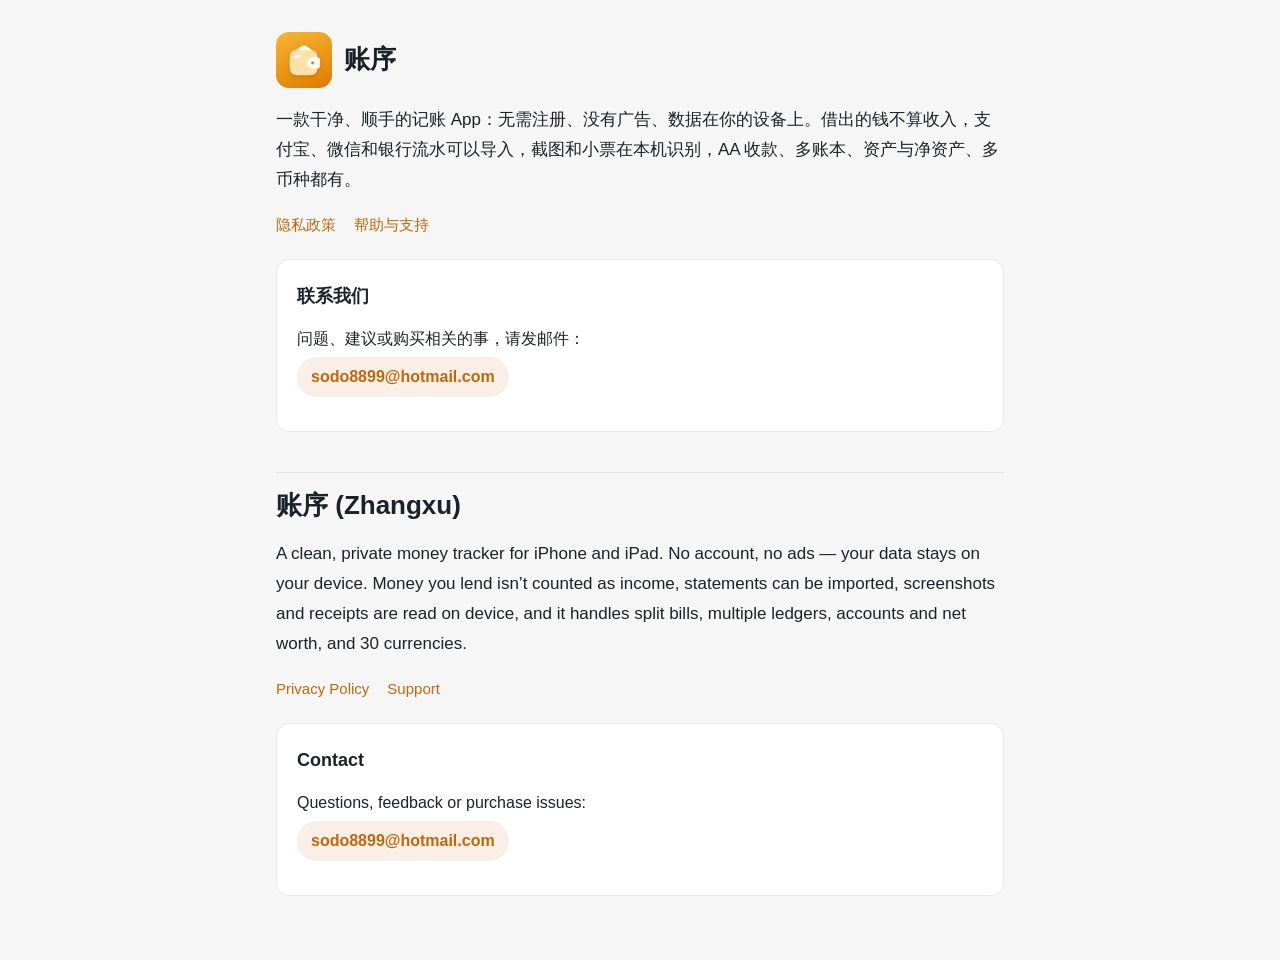
==== index.html @ b696777e "账序隐私政策与支持页" ====
<!doctype html>
<html lang="zh-CN">
<head>
<meta charset="utf-8">
<meta name="viewport" content="width=device-width, initial-scale=1">
<title>账序 · 本地优先的记账 App</title>
<meta name="description" content="账序：无需注册、没有广告、数据在本机的记账 App。账序 is a private, offline-first money tracker for iPhone and iPad.">
<link rel="icon" href="icon.png">
<link rel="apple-touch-icon" href="icon.png">
<link rel="stylesheet" href="style.css">
</head>
<body>
<main>
<header><img src="icon.png" alt=""><h1>账序</h1></header>
<p class="lead">一款干净、顺手的记账 App：无需注册、没有广告、数据在你的设备上。借出的钱不算收入，支付宝、微信和银行流水可以导入，截图和小票在本机识别，AA 收款、多账本、资产与净资产、多币种都有。</p>
<nav><a href="privacy.html">隐私政策</a><a href="support.html">帮助与支持</a></nav>
<div class="card">
<h2>联系我们</h2>
<p>问题、建议或购买相关的事，请发邮件：<br><a class="mail" href="mailto:sodo8899@hotmail.com">sodo8899@hotmail.com</a></p>
</div>

<hr>
<header lang="en"><h1>账序 (Zhangxu)</h1></header>
<p class="lead" lang="en">A clean, private money tracker for iPhone and iPad. No account, no ads — your data stays on your device. Money you lend isn’t counted as income, statements can be imported, screenshots and receipts are read on device, and it handles split bills, multiple ledgers, accounts and net worth, and 30 currencies.</p>
<nav lang="en"><a href="privacy.html#en">Privacy Policy</a><a href="support.html#en">Support</a></nav>
<div class="card" lang="en">
<h2>Contact</h2>
<p>Questions, feedback or purchase issues:<br><a class="mail" href="mailto:sodo8899@hotmail.com">sodo8899@hotmail.com</a></p>
</div>
</main>
</body>
</html>
---- style.css ----
/* 账序网站共用样式（index / privacy / support）。结构照「折角」网站，颜色用账序默认主题色（琥珀 #C0680C）与 App 的中性灰底。 */
:root { color-scheme: light dark; --bg: #F6F6F6; --card: #FFFFFF; --text: #1D2129; --muted: #6B7280; --accent: #C0680C; --accent-soft: rgba(192,104,12,.10); --line: rgba(0,0,0,.08); }
@media (prefers-color-scheme: dark) { :root { --bg: #0E0F11; --card: #1C1D21; --text: #F2F3F5; --muted: #9AA0A8; --accent: #E8963F; --accent-soft: rgba(232,150,63,.14); --line: rgba(255,255,255,.08); } }
* { box-sizing: border-box; }
body { margin: 0; background: var(--bg); color: var(--text); font: 16px/1.75 -apple-system, "PingFang SC", "Hiragino Sans GB", "Helvetica Neue", sans-serif; -webkit-text-size-adjust: 100%; }
main { max-width: 760px; margin: 0 auto; padding: 32px 16px 64px; }
header { display: flex; align-items: center; gap: 12px; margin-bottom: 8px; }
header img { width: 56px; height: 56px; border-radius: 13px; }
h1 { font-size: 26px; line-height: 1.3; margin: 0; }
h2 { font-size: 18px; line-height: 1.4; margin: 26px 0 6px; }
h3 { font-size: 16px; margin: 18px 0 4px; }
p, li { color: var(--text); overflow-wrap: anywhere; }
ul { padding-left: 1.2em; margin: 6px 0; }
li { margin: 4px 0; }
.muted { color: var(--muted); font-size: 14px; }
.lead { font-size: 17px; }
.card { background: var(--card); border: 1px solid var(--line); border-radius: 14px; padding: 6px 20px 18px; margin-top: 20px; }
.card > h2:first-child { margin-top: 18px; }
a { color: var(--accent); text-decoration: none; }
a:hover { text-decoration: underline; }
nav { margin: 18px 0 0; display: flex; gap: 18px; flex-wrap: wrap; font-size: 15px; }
.mail { display: inline-block; margin-top: 4px; padding: 6px 14px; border-radius: 999px; background: var(--accent-soft); font-weight: 600; }
hr { border: none; border-top: 1px solid var(--line); margin: 40px 0 16px; }
@media (max-width: 420px) { .card { padding: 4px 16px 16px; } h1 { font-size: 23px; } }
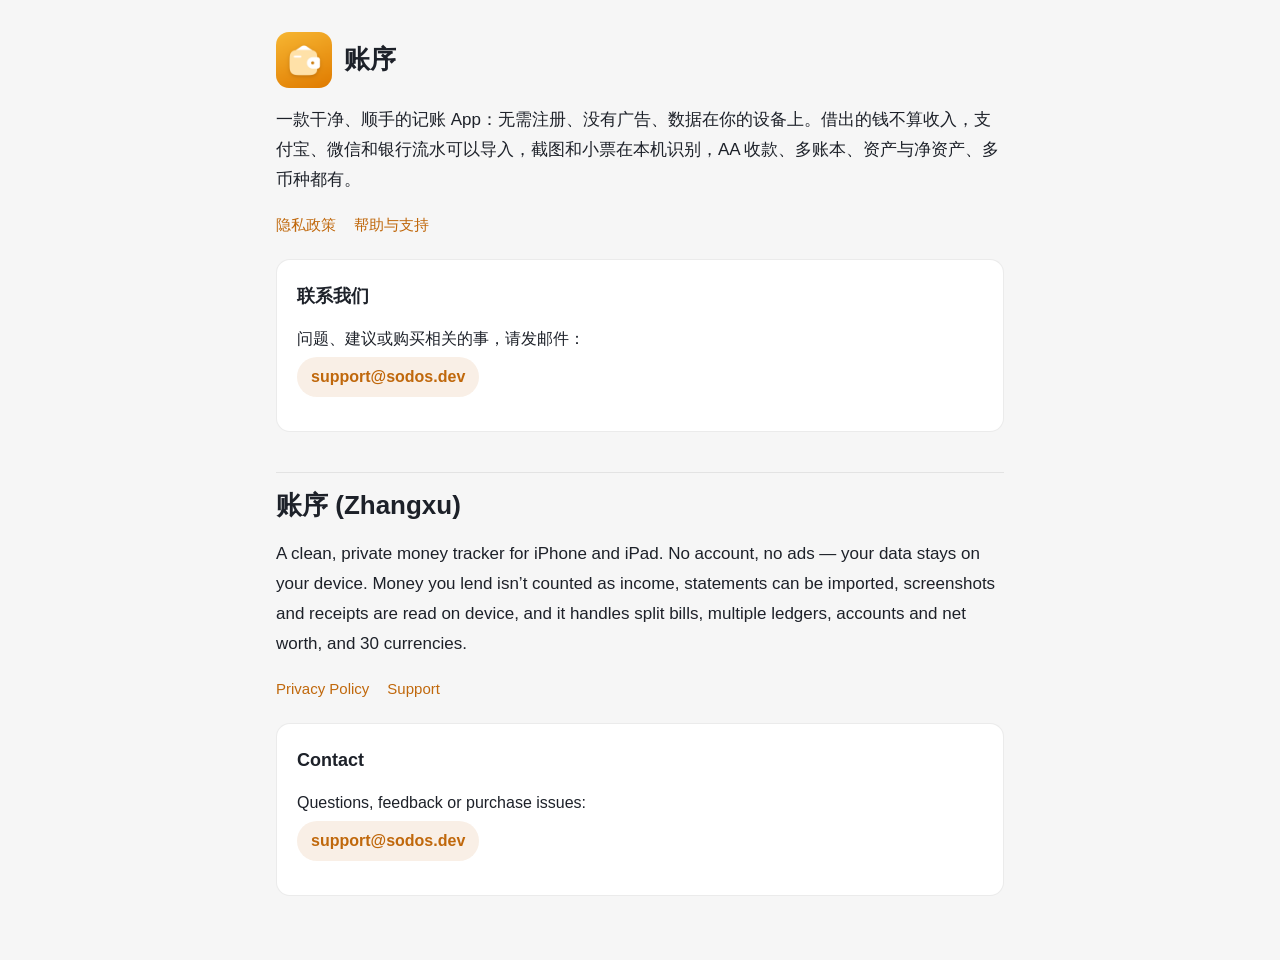
==== commit 1d49515f: "同步 sodos.dev 最新页面；README 标明正式地址在 sodos.dev 页面文件从 sodos-site/dev/zhangxu/ 原样复制，与 sodos.dev 线上版本逐页比对一致" ====
--- a/index.html
+++ b/index.html
@@ -16,7 +16,7 @@
 <nav><a href="privacy.html">隐私政策</a><a href="support.html">帮助与支持</a></nav>
 <div class="card">
 <h2>联系我们</h2>
-<p>问题、建议或购买相关的事，请发邮件：<br><a class="mail" href="mailto:sodo8899@hotmail.com">sodo8899@hotmail.com</a></p>
+<p>问题、建议或购买相关的事，请发邮件：<br><a class="mail" href="mailto:support@sodos.dev">support@sodos.dev</a></p>
 </div>
 
 <hr>
@@ -25,7 +25,7 @@
 <nav lang="en"><a href="privacy.html#en">Privacy Policy</a><a href="support.html#en">Support</a></nav>
 <div class="card" lang="en">
 <h2>Contact</h2>
-<p>Questions, feedback or purchase issues:<br><a class="mail" href="mailto:sodo8899@hotmail.com">sodo8899@hotmail.com</a></p>
+<p>Questions, feedback or purchase issues:<br><a class="mail" href="mailto:support@sodos.dev">support@sodos.dev</a></p>
 </div>
 </main>
 </body>
